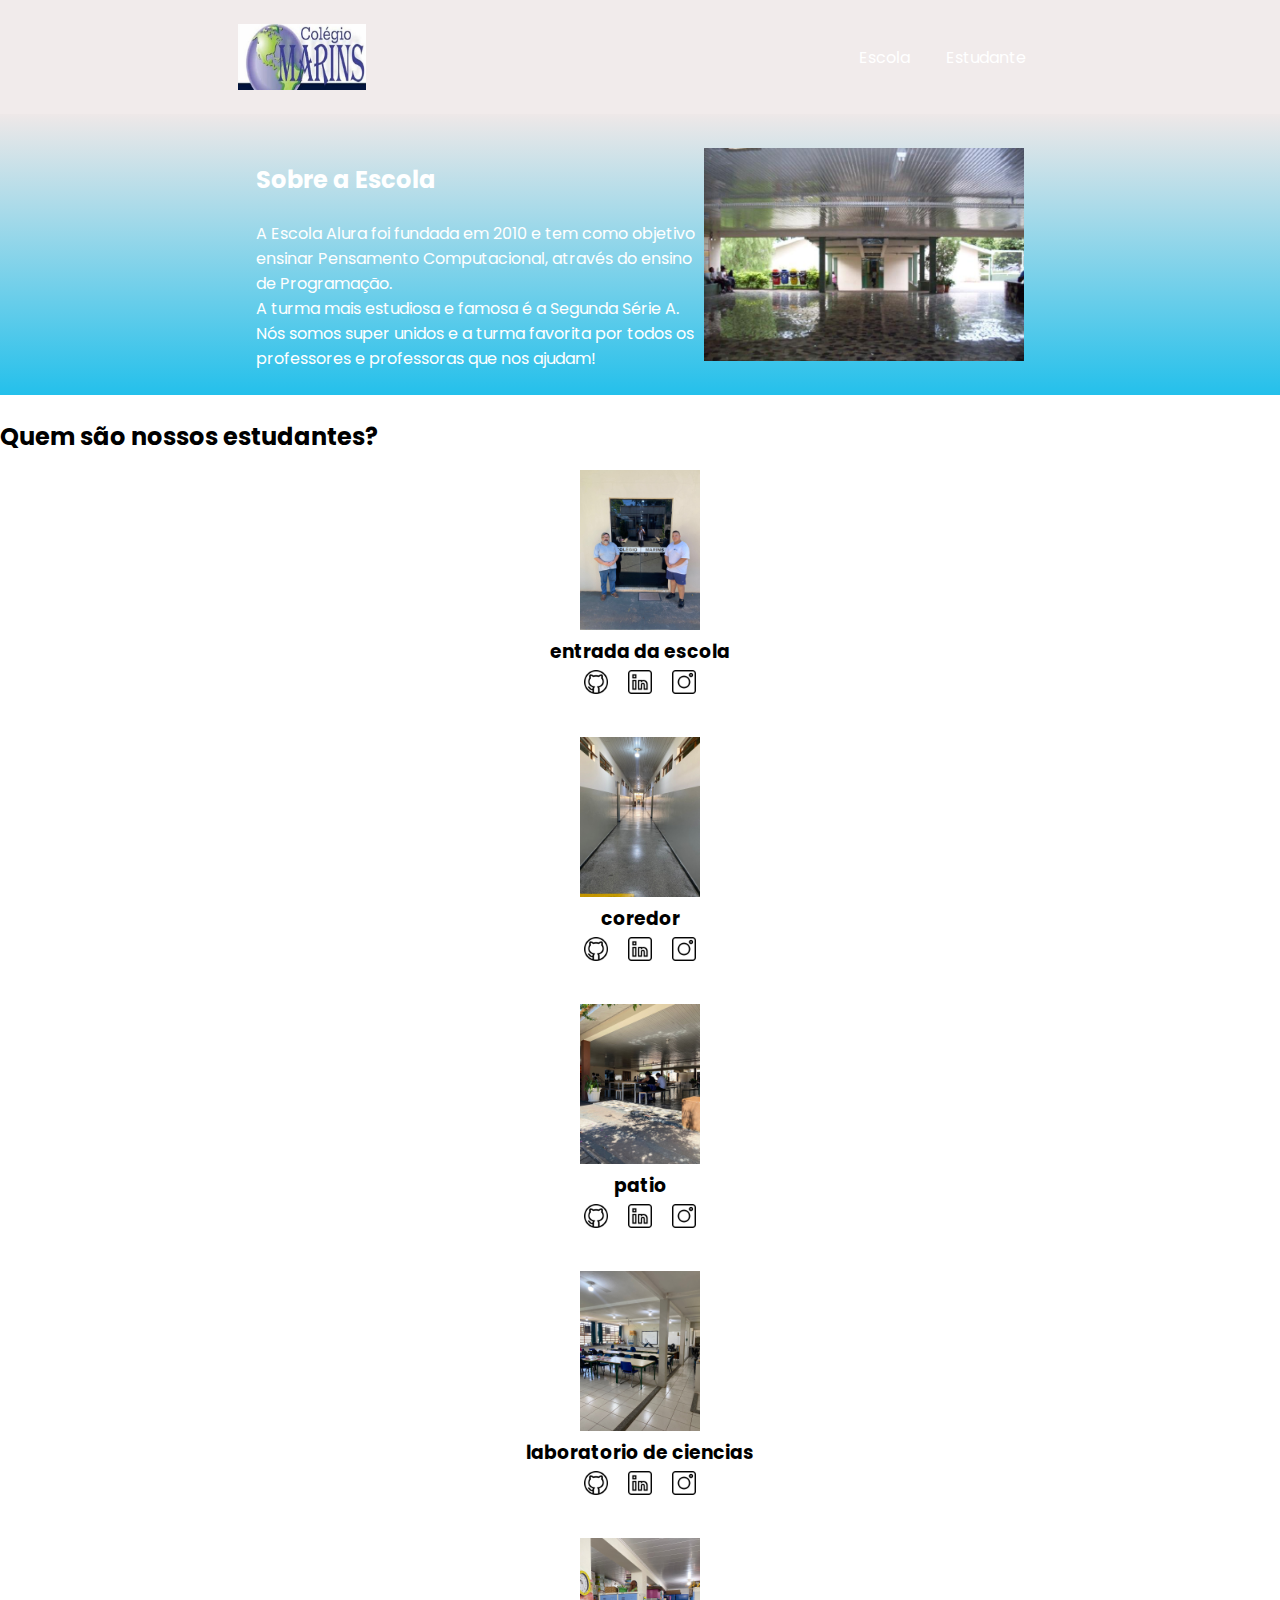
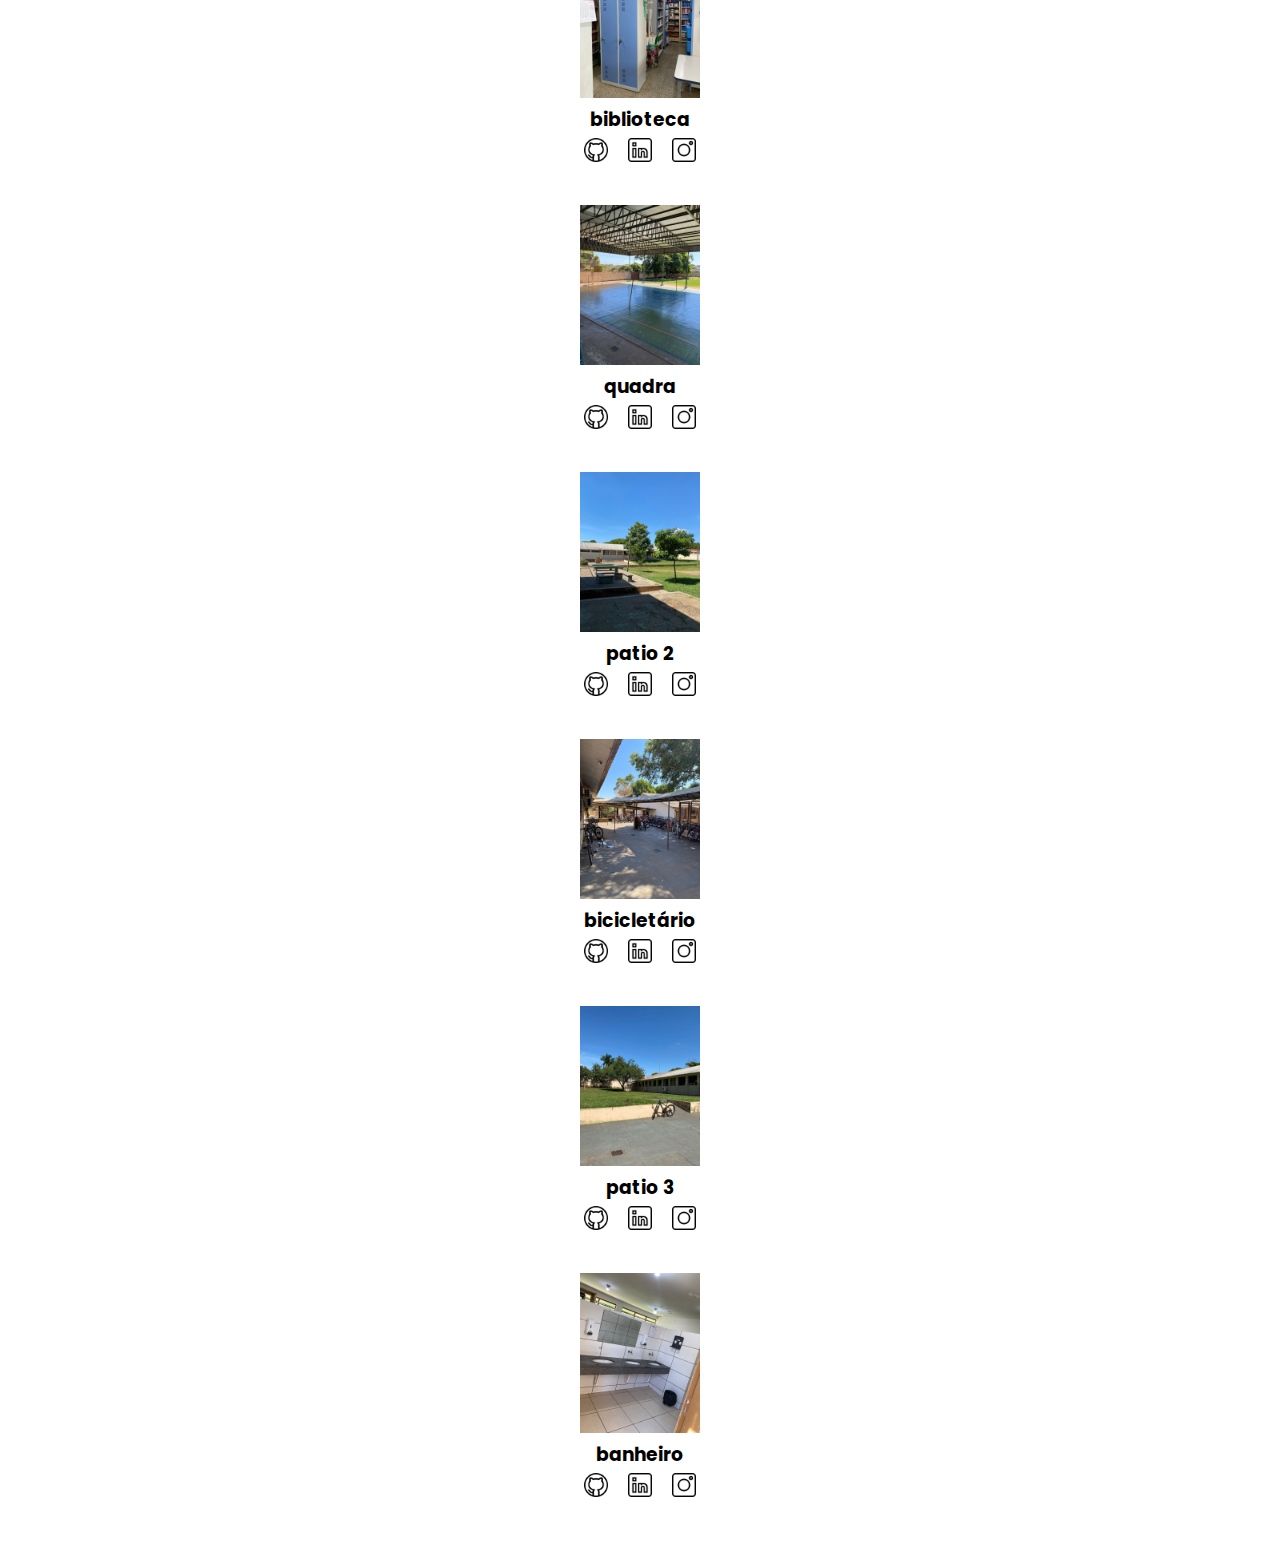
==== index.html @ ef200112 "slv" ====
<!DOCTYPE html>
<html lang="pt-br">
    <!DOCTYPE html>
    <html>
    
    <head>
        <meta charset="UTF-8">
        <meta http-equiv="X-UA-Compatible" content="IE=edge">
        <meta name="viewport" content="width=device-width, initial-scale=1.0">
        <title>Equipe Alura Start</title>
        <link rel="stylesheet" href="style.css">
        <link rel="preconnect" href="https://fonts.googleapis.com">
        <link rel="preconnect" href="https://fonts.gstatic.com" crossorigin>
        <link href="https://fonts.googleapis.com/css2?family=Poppins&display=swap" rel="stylesheet">
    </head>
    <body>
        <header class="cabecalho">
            <img class="cabecalho-imagem" src="alurastart logo.png" alt="logo da alura start">
            <ul class="cabecalho-lista">
                <li class="cabecalho-lista-item">Escola</li>
                <li class="cabecalho-lista-item">Estudante</li>
            </ul>
        </header>
        <section class="escola">
            <div class="escola-div-conteudo">
                <h2 class="escola-titulo">Sobre a Escola</h2>
                <p class="escola-texto-um">A Escola Alura foi fundada em 2010 e tem como objetivo ensinar Pensamento Computacional, através do ensino de  Programação.</p>
                <p class="escola-texto-dois">A turma mais estudiosa e famosa é a Segunda Série A. Nós somos super unidos e a turma favorita por todos os professores e professoras que nos ajudam!</p>
            </div>
            <img class="escola-imagem" src="Formula-bro.png" alt="imagem que representa uma professora em sala de aula">
        </section>
        <section class="estudante">
            <h2 class="estudante-titulo">Quem são nossos estudantes?</h2>
            <div class="estudante-todos">
            <span></span>
            <div class="estudante-div">
                <img class="estudante-imagem" src="Marcelo.jpeg" alt="foto do marcelo">
                <h3 class="estudante-nome">entrada da escola</h3>
                <a href="https://github.com/marcelopaludetto"><img class="estudante-icone" src="github.png" alt="icone github"></a>
                <a href="https://linkedin.com/marcelopaludetto"><img class="estudante-icone" src="linkedin.png" alt="icone linkedin"></a>
                <a href="https://instagram.com/marcelopaludetto"><img class="estudante-icone" src="instagram.png" alt="icone instagram"></a>
            </div>
            <div class="estudante-div">
                <img class="estudante-imagem" src="Gabi.jpeg" alt="foto da gabi">
                <h3 class="estudante-nome">coredor </h3>
                <a href="https://github.com/GabrielaM-L"><img class="estudante-icone" src="github.png" alt="icone github"></a>
                <a href="https://www.linkedin.com/in/gabriela-marcomini-de-lima/"><img class="estudante-icone" src="linkedin.png" alt="icone linkedin"></a>
                <a href="https://www.instagram.com/gabriela_marcomini/"><img class="estudante-icone" src="instagram.png" alt="icone instagram"></a>
            </div>
            <div class="estudante-div">
                <img class="estudante-imagem" src="Liz.jpeg" alt="foto da lizandra">
                <h3 class="estudante-nome">patio</h3>
                <a href="https://github.com/LizandraDuarte40"><img class="estudante-icone" src="github.png" alt="icone github"></a>
                <a href="https://www.linkedin.com/in/lizandrarlm-duarte/"><img class="estudante-icone" src="linkedin.png" alt="icone linkedin"></a>
                <a href="https://www.instagram.com/lizandrarlm"><img class="estudante-icone" src="instagram.png" alt="icone instagram"></a>
            </div>
            <span></span>
            <span></span>
            <div class="estudante-div">
                <img class="estudante-imagem" src="Joice.jpeg" alt="foto da joice">
                <h3 class="estudante-nome">laboratorio de ciencias </h3>
                <a href="https://github.com/JoiceAlura"><img class="estudante-icone" src="github.png" alt="icone github"></a>
                <a href="https://www.linkedin.com/in/joicebarbaresco/"><img class="estudante-icone" src="linkedin.png" alt="icone linkedin"></a>
                <a href="https://www.instagram.com/joicebarbaresco/"><img class="estudante-icone" src="instagram.png" alt="icone instagram"></a>
            </div>
            <div class="estudante-div">
                <img class="estudante-imagem" src="Maria.jpeg" alt="foto da maria">
                <h3 class="estudante-nome">biblioteca</h3>
                <a href="https://github.com/MagePSR"><img class="estudante-icone" src="github.png" alt="icone github"></a>
                <a href="https://www.linkedin.com/in/mariageovanna"><img class="estudante-icone" src="linkedin.png" alt="icone linkedin"></a>
                <a href="https://www.instagram.com/magpsr/"><img class="estudante-icone" src="instagram.png" alt="icone instagram"></a>
            </div>
            <div class="estudante-div">
                <img class="estudante-imagem" src="Olivia.jpeg" alt="foto da olhe">
                <h3 class="estudante-nome">quadra</h3>
                <img class="estudante-icone" src="github.png" alt="icone github">
                <a href="https://www.linkedin.com/in/olhe/"><img class="estudante-icone" src="linkedin.png" alt="icone linkedin"></a>
                <a href="https://github.com/olhe12"><img class="estudante-icone" src="instagram.png" alt="icone instagram"></a>
            </div>
            <span></span>
            <span></span>
            <div class="estudante-div">
                <img class="estudante-imagem" src="Rafa.jpeg" alt="foto da rafa">
                <h3 class="estudante-nome">patio 2</h3>
                <a href="https://github.com/rafaelamunhoz12"><img class="estudante-icone" src="github.png" alt="icone github"></a>
                <a href="http://linkedin.com/in/rafaela-felix-munhoz-oliveira-02160a10a"><img class="estudante-icone" src="linkedin.png" alt="icone linkedin"></a>
                <a href="https://www.instagram.com/rafafmo/"><img class="estudante-icone" src="instagram.png" alt="icone instagram"></a>
            </div>
            <div class="estudante-div">
                <img class="estudante-imagem" src="Thais.jpeg" alt="foto da thais">
                <h3 class="estudante-nome">bicicletário </h3>
                <a href="https://github.com/Thaispianucci"><img class="estudante-icone" src="github.png" alt="icone github"></a>
                <a href="https://www.linkedin.com/in/thais-pianucci-benedicto-54a9a416/"><img class="estudante-icone" src="linkedin.png" alt="icone linkedin"></a>
                <a href="https://www.instagram.com/thaispianucci/"><img class="estudante-icone" src="instagram.png" alt="icone instagram"></a>
            </div>
            <div class="estudante-div">
                <img class="estudante-imagem" src="Thaiss.jpeg" alt="foto da thais">
                <h3 class="estudante-nome"> patio 3</h3>
                <a href="https://github.com/Thaispianucci"><img class="estudante-icone" src="github.png" alt="icone github"></a>
                <a href="https://www.linkedin.com/in/thais-pianucci-benedicto-54a9a416/"><img class="estudante-icone" src="linkedin.png" alt="icone linkedin"></a>
                <a href="https://www.instagram.com/thaispianucci/"><img class="estudante-icone" src="instagram.png" alt="icone instagram"></a>
        </div>
        <div class="estudante-div">
            <img class="estudante-imagem" src="Thaisss.jpeg" alt="foto da thais">
            <h3 class="estudante-nome"> banheiro</h3>
            <a href="https://github.com/Thaispianucci"><img class="estudante-icone" src="github.png" alt="icone github"></a>
            <a href="https://www.linkedin.com/in/thais-pianucci-benedicto-54a9a416/"><img class="estudante-icone" src="linkedin.png" alt="icone linkedin"></a>
            <a href="https://www.instagram.com/thaispianucci/"><img class="estudante-icone" src="instagram.png" alt="icone instagram"></a>
---- style.css ----
*{
    margin: 0;
    padding: 0;
}
body {
    font-family: 'Poppins', sans-serif;
}
.cabecalho {
    background-color: #f1ebeb;
    color: white;
    display: flex;
    justify-content: space-around;
    align-items: center;
    padding: 24px 0;
}

.cabecalho-imagem{
    width: 10%;
}

.cabecalho-lista-item{
    display: inline-block;
    margin: 0 16px;
    font-size: 16px;
}

.escola-imagem{
    width: 25%;
}

.escola{
    background-image: linear-gradient(#eee8e8,#24c0eb);
    color:white;
    display: flex;
    justify-content: center;
    align-items: center;
    padding: 24px 0;
}

.escola-div-conteudo{
    width: 35%;
}


.escola-titulo{
    padding: 24px 0;
}

.estudante{
    padding: 24px 0;
}
.estudante-imagem{
    width: 120px;
}

.estudante-icone{
    width: 24px;
    padding: 4px 8px;
}

.estudante-div{
    text-align: center;
    padding: 16px 0;
}
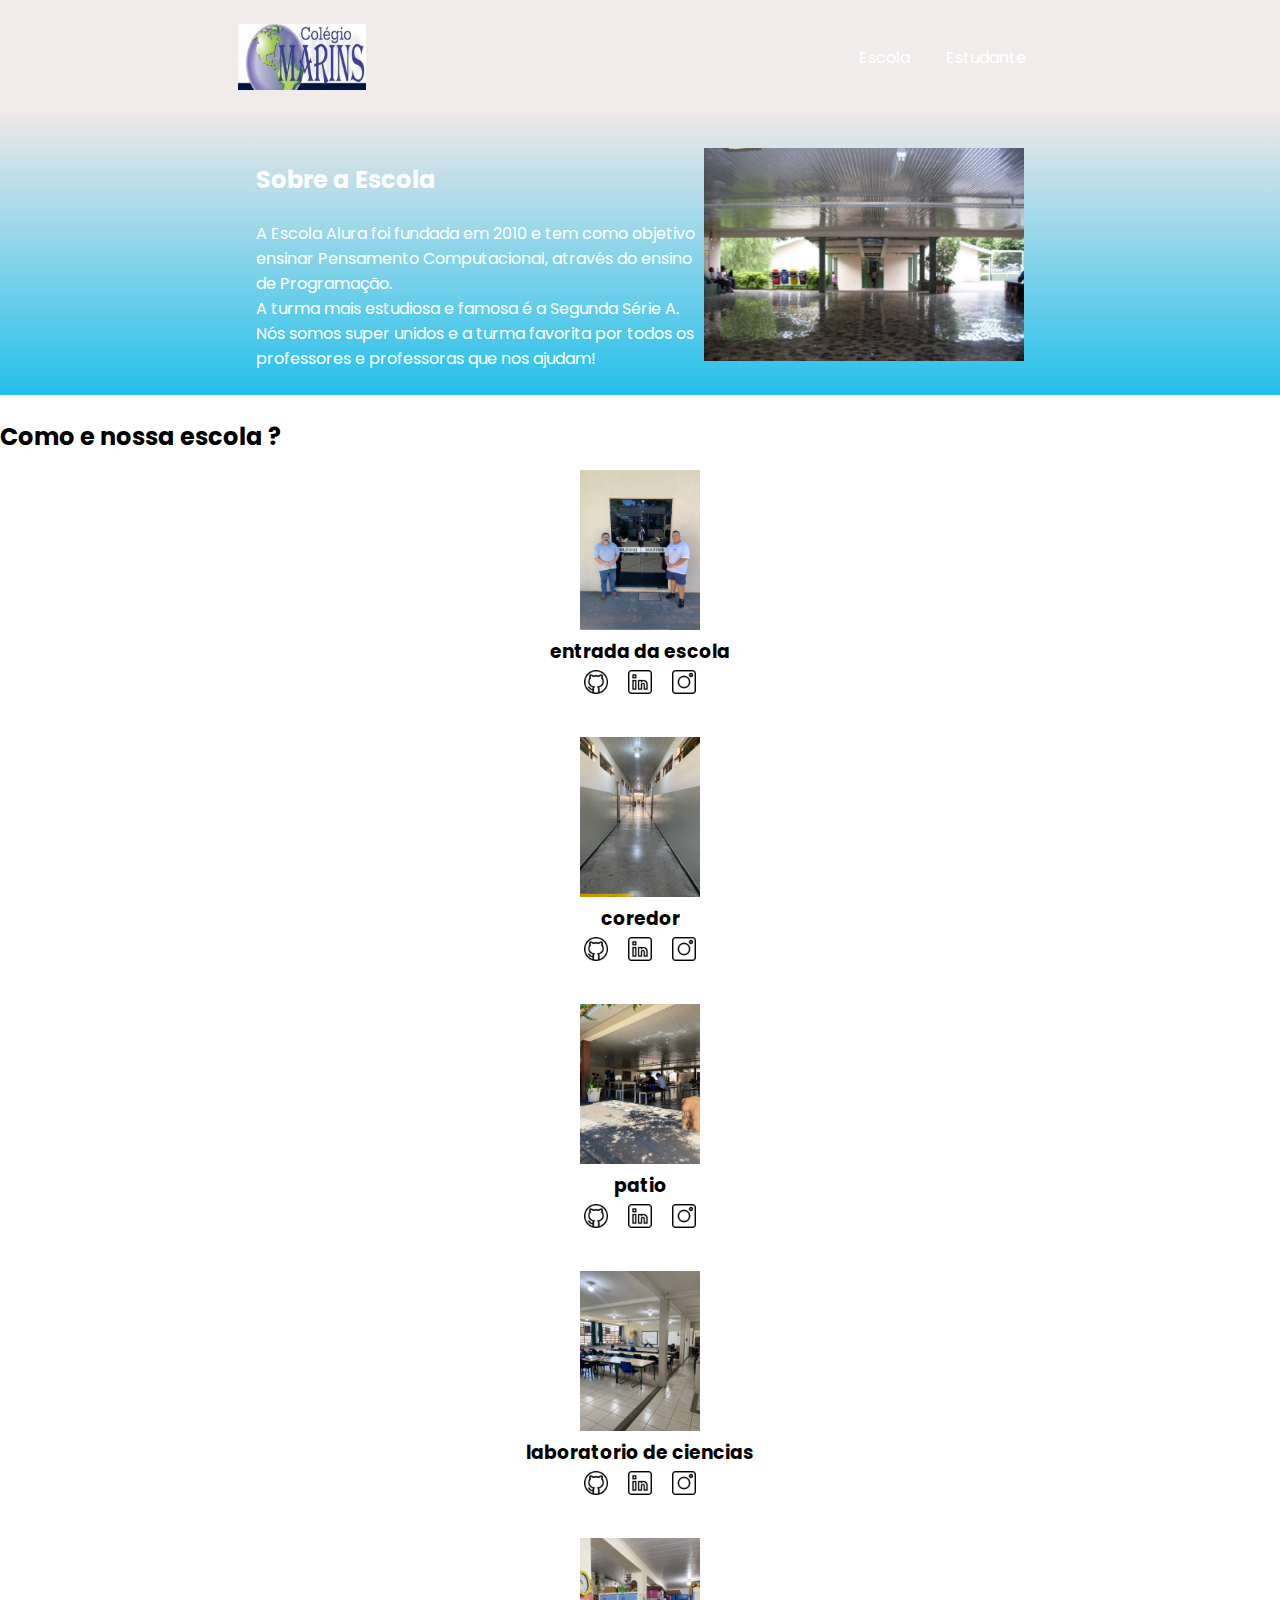
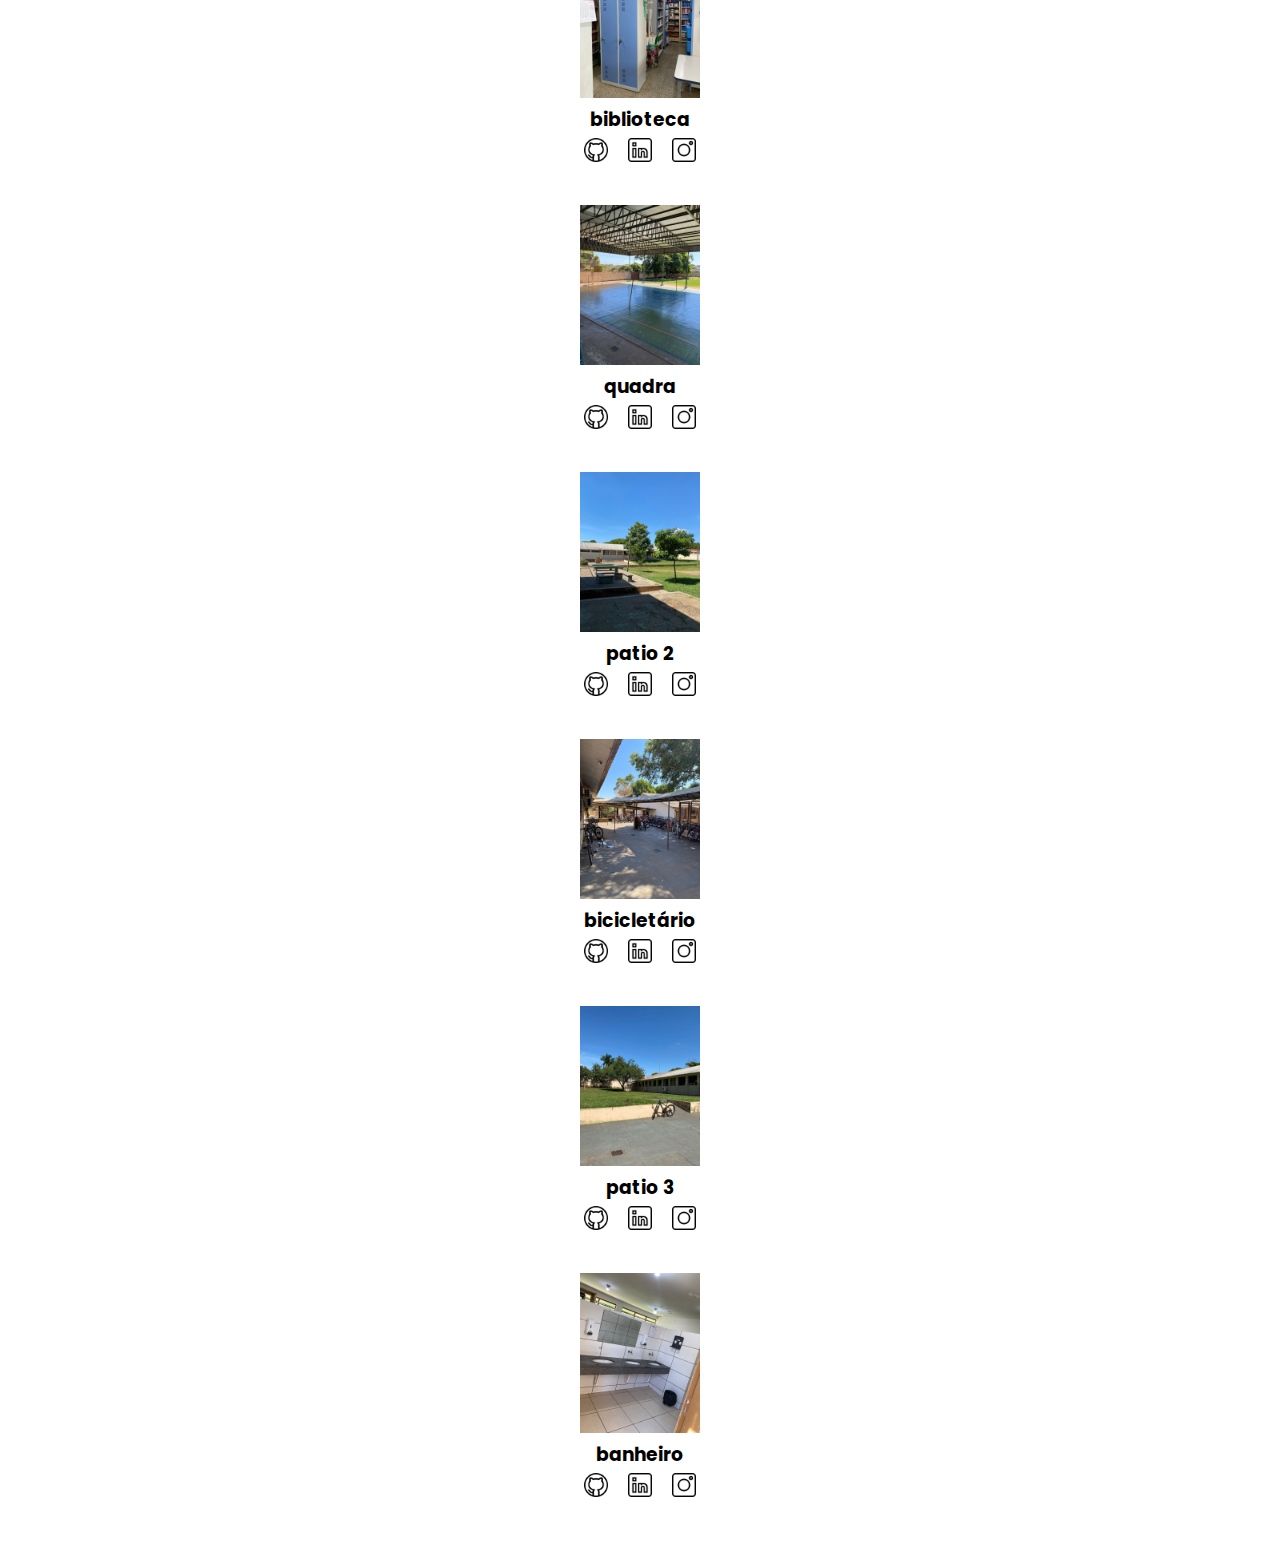
==== commit a27c35b7: "como e nossa escola" ====
--- a/index.html
+++ b/index.html
@@ -30,7 +30,7 @@
             <img class="escola-imagem" src="Formula-bro.png" alt="imagem que representa uma professora em sala de aula">
         </section>
         <section class="estudante">
-            <h2 class="estudante-titulo">Quem são nossos estudantes?</h2>
+            <h2 class="estudante-titulo">Como e nossa escola ?</h2>
             <div class="estudante-todos">
             <span></span>
             <div class="estudante-div">
@@ -38,21 +38,21 @@
                 <h3 class="estudante-nome">entrada da escola</h3>
                 <a href="https://github.com/marcelopaludetto"><img class="estudante-icone" src="github.png" alt="icone github"></a>
                 <a href="https://linkedin.com/marcelopaludetto"><img class="estudante-icone" src="linkedin.png" alt="icone linkedin"></a>
-                <a href="https://instagram.com/marcelopaludetto"><img class="estudante-icone" src="instagram.png" alt="icone instagram"></a>
+                <a href="https://www.instagram.com/gordin.mtquerido/"><img class="estudante-icone" src="instagram.png" alt="icone instagram"></a>
             </div>
             <div class="estudante-div">
                 <img class="estudante-imagem" src="Gabi.jpeg" alt="foto da gabi">
                 <h3 class="estudante-nome">coredor </h3>
                 <a href="https://github.com/GabrielaM-L"><img class="estudante-icone" src="github.png" alt="icone github"></a>
                 <a href="https://www.linkedin.com/in/gabriela-marcomini-de-lima/"><img class="estudante-icone" src="linkedin.png" alt="icone linkedin"></a>
-                <a href="https://www.instagram.com/gabriela_marcomini/"><img class="estudante-icone" src="instagram.png" alt="icone instagram"></a>
+                <a href="https://www.instagram.com/gordin.mtquerido/"><img class="estudante-icone" src="instagram.png" alt="icone instagram"></a>
             </div>
             <div class="estudante-div">
                 <img class="estudante-imagem" src="Liz.jpeg" alt="foto da lizandra">
                 <h3 class="estudante-nome">patio</h3>
                 <a href="https://github.com/LizandraDuarte40"><img class="estudante-icone" src="github.png" alt="icone github"></a>
                 <a href="https://www.linkedin.com/in/lizandrarlm-duarte/"><img class="estudante-icone" src="linkedin.png" alt="icone linkedin"></a>
-                <a href="https://www.instagram.com/lizandrarlm"><img class="estudante-icone" src="instagram.png" alt="icone instagram"></a>
+                <a href="https://www.instagram.com/gordin.mtquerido/"><img class="estudante-icone" src="instagram.png" alt="icone instagram"></a>
             </div>
             <span></span>
             <span></span>
@@ -61,14 +61,14 @@
                 <h3 class="estudante-nome">laboratorio de ciencias </h3>
                 <a href="https://github.com/JoiceAlura"><img class="estudante-icone" src="github.png" alt="icone github"></a>
                 <a href="https://www.linkedin.com/in/joicebarbaresco/"><img class="estudante-icone" src="linkedin.png" alt="icone linkedin"></a>
-                <a href="https://www.instagram.com/joicebarbaresco/"><img class="estudante-icone" src="instagram.png" alt="icone instagram"></a>
+                <a href="https://www.instagram.com/gordin.mtquerido/"><img class="estudante-icone" src="instagram.png" alt="icone instagram"></a>
             </div>
             <div class="estudante-div">
                 <img class="estudante-imagem" src="Maria.jpeg" alt="foto da maria">
                 <h3 class="estudante-nome">biblioteca</h3>
                 <a href="https://github.com/MagePSR"><img class="estudante-icone" src="github.png" alt="icone github"></a>
                 <a href="https://www.linkedin.com/in/mariageovanna"><img class="estudante-icone" src="linkedin.png" alt="icone linkedin"></a>
-                <a href="https://www.instagram.com/magpsr/"><img class="estudante-icone" src="instagram.png" alt="icone instagram"></a>
+                <a href="https://www.instagram.com/gordin.mtquerido/"><img class="estudante-icone" src="instagram.png" alt="icone instagram"></a>
             </div>
             <div class="estudante-div">
                 <img class="estudante-imagem" src="Olivia.jpeg" alt="foto da olhe">
@@ -84,25 +84,25 @@
                 <h3 class="estudante-nome">patio 2</h3>
                 <a href="https://github.com/rafaelamunhoz12"><img class="estudante-icone" src="github.png" alt="icone github"></a>
                 <a href="http://linkedin.com/in/rafaela-felix-munhoz-oliveira-02160a10a"><img class="estudante-icone" src="linkedin.png" alt="icone linkedin"></a>
-                <a href="https://www.instagram.com/rafafmo/"><img class="estudante-icone" src="instagram.png" alt="icone instagram"></a>
+                <a href="https://www.instagram.com/gordin.mtquerido/"><img class="estudante-icone" src="instagram.png" alt="icone instagram"></a>
             </div>
             <div class="estudante-div">
                 <img class="estudante-imagem" src="Thais.jpeg" alt="foto da thais">
                 <h3 class="estudante-nome">bicicletário </h3>
                 <a href="https://github.com/Thaispianucci"><img class="estudante-icone" src="github.png" alt="icone github"></a>
                 <a href="https://www.linkedin.com/in/thais-pianucci-benedicto-54a9a416/"><img class="estudante-icone" src="linkedin.png" alt="icone linkedin"></a>
-                <a href="https://www.instagram.com/thaispianucci/"><img class="estudante-icone" src="instagram.png" alt="icone instagram"></a>
+                <a href="https://www.instagram.com/gordin.mtquerido//"><img class="estudante-icone" src="instagram.png" alt="icone instagram"></a>
             </div>
             <div class="estudante-div">
                 <img class="estudante-imagem" src="Thaiss.jpeg" alt="foto da thais">
                 <h3 class="estudante-nome"> patio 3</h3>
                 <a href="https://github.com/Thaispianucci"><img class="estudante-icone" src="github.png" alt="icone github"></a>
                 <a href="https://www.linkedin.com/in/thais-pianucci-benedicto-54a9a416/"><img class="estudante-icone" src="linkedin.png" alt="icone linkedin"></a>
-                <a href="https://www.instagram.com/thaispianucci/"><img class="estudante-icone" src="instagram.png" alt="icone instagram"></a>
+                <a href="https://www.instagram.com/gordin.mtquerido/"><img class="estudante-icone" src="instagram.png" alt="icone instagram"></a>
         </div>
         <div class="estudante-div">
             <img class="estudante-imagem" src="Thaisss.jpeg" alt="foto da thais">
             <h3 class="estudante-nome"> banheiro</h3>
             <a href="https://github.com/Thaispianucci"><img class="estudante-icone" src="github.png" alt="icone github"></a>
             <a href="https://www.linkedin.com/in/thais-pianucci-benedicto-54a9a416/"><img class="estudante-icone" src="linkedin.png" alt="icone linkedin"></a>
-            <a href="https://www.instagram.com/thaispianucci/"><img class="estudante-icone" src="instagram.png" alt="icone instagram"></a>+            <a href="https://www.instagram.com/gordin.mtquerido/"><img class="estudante-icone" src="instagram.png" alt="icone instagram"></a>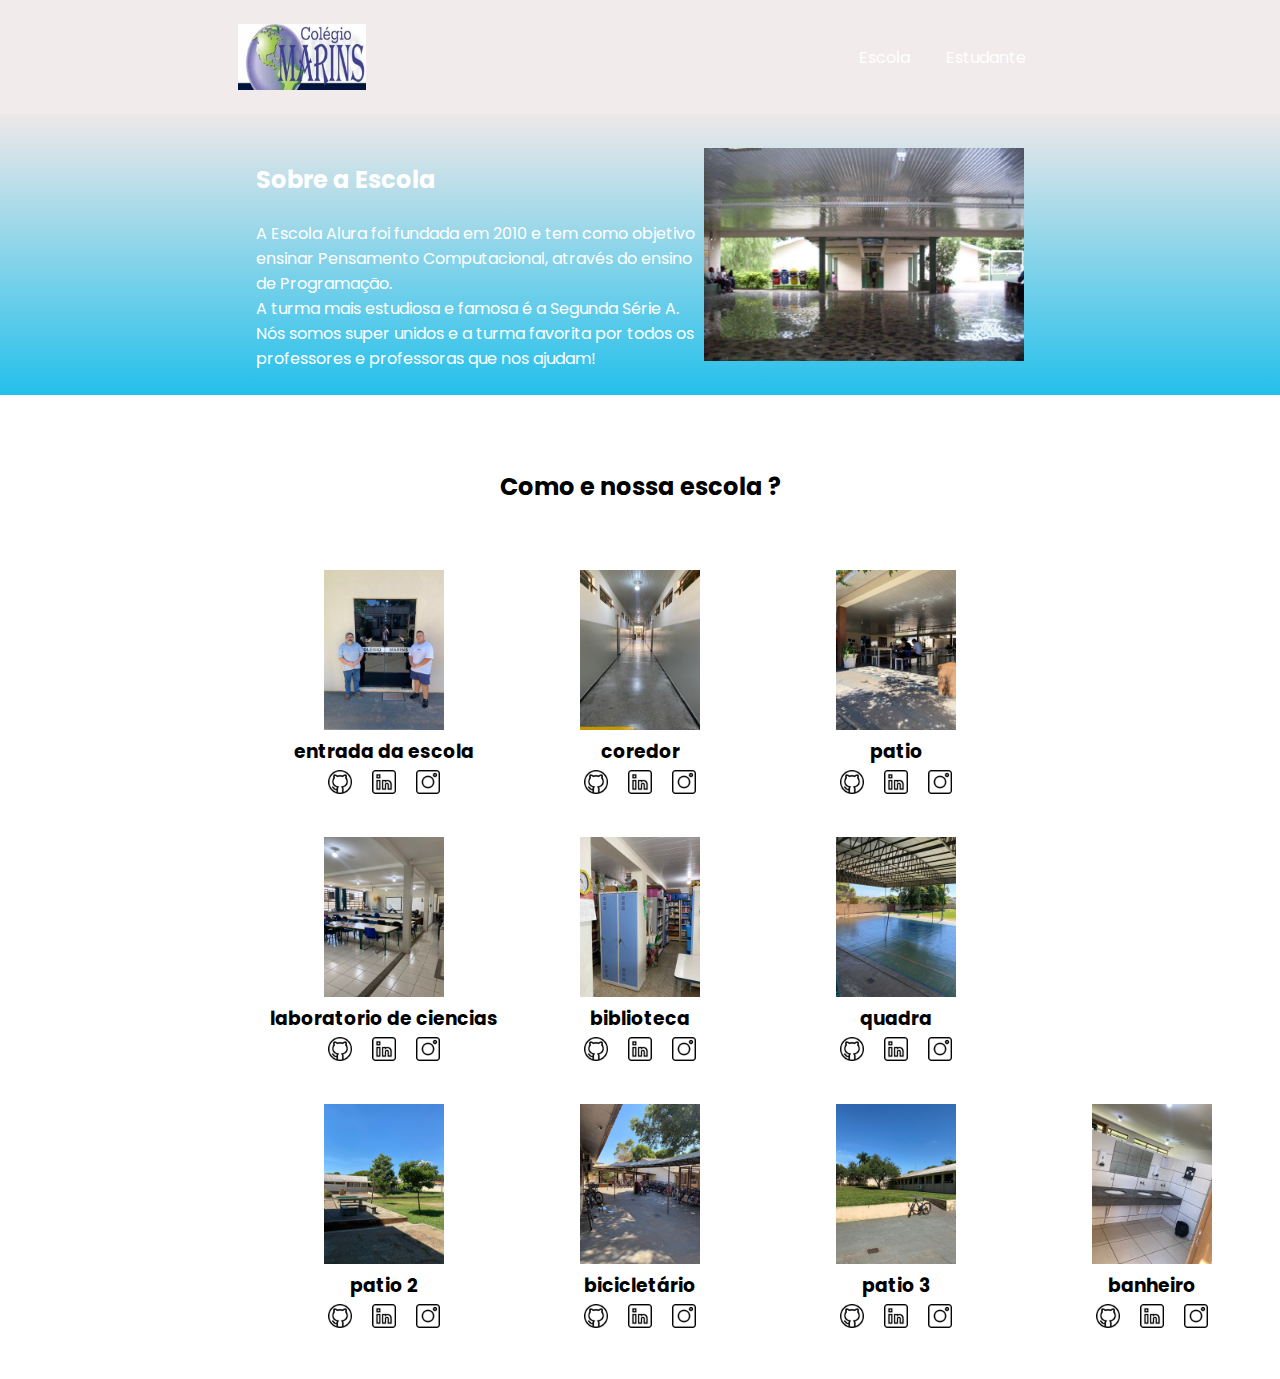
==== commit dba4b461: "como e nossa escolaslv" ====
--- a/index.html
+++ b/index.html
@@ -36,21 +36,21 @@
             <div class="estudante-div">
                 <img class="estudante-imagem" src="Marcelo.jpeg" alt="foto do marcelo">
                 <h3 class="estudante-nome">entrada da escola</h3>
-                <a href="https://github.com/marcelopaludetto"><img class="estudante-icone" src="github.png" alt="icone github"></a>
+                <a href="https://github.com/Gordinmtquerido"><img class="estudante-icone" src="github.png" alt="icone github"></a>
                 <a href="https://linkedin.com/marcelopaludetto"><img class="estudante-icone" src="linkedin.png" alt="icone linkedin"></a>
                 <a href="https://www.instagram.com/gordin.mtquerido/"><img class="estudante-icone" src="instagram.png" alt="icone instagram"></a>
             </div>
             <div class="estudante-div">
                 <img class="estudante-imagem" src="Gabi.jpeg" alt="foto da gabi">
                 <h3 class="estudante-nome">coredor </h3>
-                <a href="https://github.com/GabrielaM-L"><img class="estudante-icone" src="github.png" alt="icone github"></a>
+                <a href="https://github.com/Gordinmtquerido"><img class="estudante-icone" src="github.png" alt="icone github"></a>
                 <a href="https://www.linkedin.com/in/gabriela-marcomini-de-lima/"><img class="estudante-icone" src="linkedin.png" alt="icone linkedin"></a>
                 <a href="https://www.instagram.com/gordin.mtquerido/"><img class="estudante-icone" src="instagram.png" alt="icone instagram"></a>
             </div>
             <div class="estudante-div">
                 <img class="estudante-imagem" src="Liz.jpeg" alt="foto da lizandra">
                 <h3 class="estudante-nome">patio</h3>
-                <a href="https://github.com/LizandraDuarte40"><img class="estudante-icone" src="github.png" alt="icone github"></a>
+                <a href="https://github.com/Gordinmtquerido"><img class="estudante-icone" src="github.png" alt="icone github"></a>
                 <a href="https://www.linkedin.com/in/lizandrarlm-duarte/"><img class="estudante-icone" src="linkedin.png" alt="icone linkedin"></a>
                 <a href="https://www.instagram.com/gordin.mtquerido/"><img class="estudante-icone" src="instagram.png" alt="icone instagram"></a>
             </div>
@@ -59,50 +59,50 @@
             <div class="estudante-div">
                 <img class="estudante-imagem" src="Joice.jpeg" alt="foto da joice">
                 <h3 class="estudante-nome">laboratorio de ciencias </h3>
-                <a href="https://github.com/JoiceAlura"><img class="estudante-icone" src="github.png" alt="icone github"></a>
+                <a href="https://github.com/Gordinmtquerido"><img class="estudante-icone" src="github.png" alt="icone github"></a>
                 <a href="https://www.linkedin.com/in/joicebarbaresco/"><img class="estudante-icone" src="linkedin.png" alt="icone linkedin"></a>
                 <a href="https://www.instagram.com/gordin.mtquerido/"><img class="estudante-icone" src="instagram.png" alt="icone instagram"></a>
             </div>
             <div class="estudante-div">
                 <img class="estudante-imagem" src="Maria.jpeg" alt="foto da maria">
                 <h3 class="estudante-nome">biblioteca</h3>
-                <a href="https://github.com/MagePSR"><img class="estudante-icone" src="github.png" alt="icone github"></a>
+                <a href="https://github.com/Gordinmtquerido"><img class="estudante-icone" src="github.png" alt="icone github"></a>
                 <a href="https://www.linkedin.com/in/mariageovanna"><img class="estudante-icone" src="linkedin.png" alt="icone linkedin"></a>
                 <a href="https://www.instagram.com/gordin.mtquerido/"><img class="estudante-icone" src="instagram.png" alt="icone instagram"></a>
             </div>
             <div class="estudante-div">
                 <img class="estudante-imagem" src="Olivia.jpeg" alt="foto da olhe">
-                <h3 class="estudante-nome">quadra</h3>
-                <img class="estudante-icone" src="github.png" alt="icone github">
+                <h3 class="estudante-nome">quadra</h3> 
+                <a href="https://github.com/Gordinmtquerido"><img class="estudante-icone" src="github.png" alt="icone github"></a>
                 <a href="https://www.linkedin.com/in/olhe/"><img class="estudante-icone" src="linkedin.png" alt="icone linkedin"></a>
-                <a href="https://github.com/olhe12"><img class="estudante-icone" src="instagram.png" alt="icone instagram"></a>
-            </div>
+                <a href="https://www.instagram.com/gordin.mtquerido/"><img class="estudante-icone" src="instagram.png" alt="icone instagram"></a>
+                </div>
             <span></span>
             <span></span>
             <div class="estudante-div">
                 <img class="estudante-imagem" src="Rafa.jpeg" alt="foto da rafa">
                 <h3 class="estudante-nome">patio 2</h3>
-                <a href="https://github.com/rafaelamunhoz12"><img class="estudante-icone" src="github.png" alt="icone github"></a>
+                <a href="https://github.com/Gordinmtquerido"><img class="estudante-icone" src="github.png" alt="icone github"></a>
                 <a href="http://linkedin.com/in/rafaela-felix-munhoz-oliveira-02160a10a"><img class="estudante-icone" src="linkedin.png" alt="icone linkedin"></a>
                 <a href="https://www.instagram.com/gordin.mtquerido/"><img class="estudante-icone" src="instagram.png" alt="icone instagram"></a>
             </div>
             <div class="estudante-div">
                 <img class="estudante-imagem" src="Thais.jpeg" alt="foto da thais">
                 <h3 class="estudante-nome">bicicletário </h3>
-                <a href="https://github.com/Thaispianucci"><img class="estudante-icone" src="github.png" alt="icone github"></a>
+                <a href="https://github.com/Gordinmtquerido"><img class="estudante-icone" src="github.png" alt="icone github"></a>
                 <a href="https://www.linkedin.com/in/thais-pianucci-benedicto-54a9a416/"><img class="estudante-icone" src="linkedin.png" alt="icone linkedin"></a>
                 <a href="https://www.instagram.com/gordin.mtquerido//"><img class="estudante-icone" src="instagram.png" alt="icone instagram"></a>
             </div>
             <div class="estudante-div">
                 <img class="estudante-imagem" src="Thaiss.jpeg" alt="foto da thais">
                 <h3 class="estudante-nome"> patio 3</h3>
-                <a href="https://github.com/Thaispianucci"><img class="estudante-icone" src="github.png" alt="icone github"></a>
+                <a href="https://github.com/Gordinmtquerido"><img class="estudante-icone" src="github.png" alt="icone github"></a>
                 <a href="https://www.linkedin.com/in/thais-pianucci-benedicto-54a9a416/"><img class="estudante-icone" src="linkedin.png" alt="icone linkedin"></a>
                 <a href="https://www.instagram.com/gordin.mtquerido/"><img class="estudante-icone" src="instagram.png" alt="icone instagram"></a>
         </div>
         <div class="estudante-div">
             <img class="estudante-imagem" src="Thaisss.jpeg" alt="foto da thais">
             <h3 class="estudante-nome"> banheiro</h3>
-            <a href="https://github.com/Thaispianucci"><img class="estudante-icone" src="github.png" alt="icone github"></a>
+            <a href="https://github.com/Gordinmtquerido"><img class="estudante-icone" src="github.png" alt="icone github"></a>
             <a href="https://www.linkedin.com/in/thais-pianucci-benedicto-54a9a416/"><img class="estudante-icone" src="linkedin.png" alt="icone linkedin"></a>
             <a href="https://www.instagram.com/gordin.mtquerido/"><img class="estudante-icone" src="instagram.png" alt="icone instagram"></a>--- a/style.css
+++ b/style.css
@@ -62,3 +62,24 @@
     text-align: center;
     padding: 16px 0;
 }
+
+.estudante-titulo{
+    text-align: center;
+    padding: 50px 0;
+}
+
+.estudante-todos{
+    display: grid;
+    grid-template-columns: 20% 20% 20% 20% 20%;
+}
+
+.rodape{
+    background-color: black;
+    text-align: center;
+}
+
+.rodape-imagem{
+    height: 60px;
+    padding: 12px 0;
+   
+}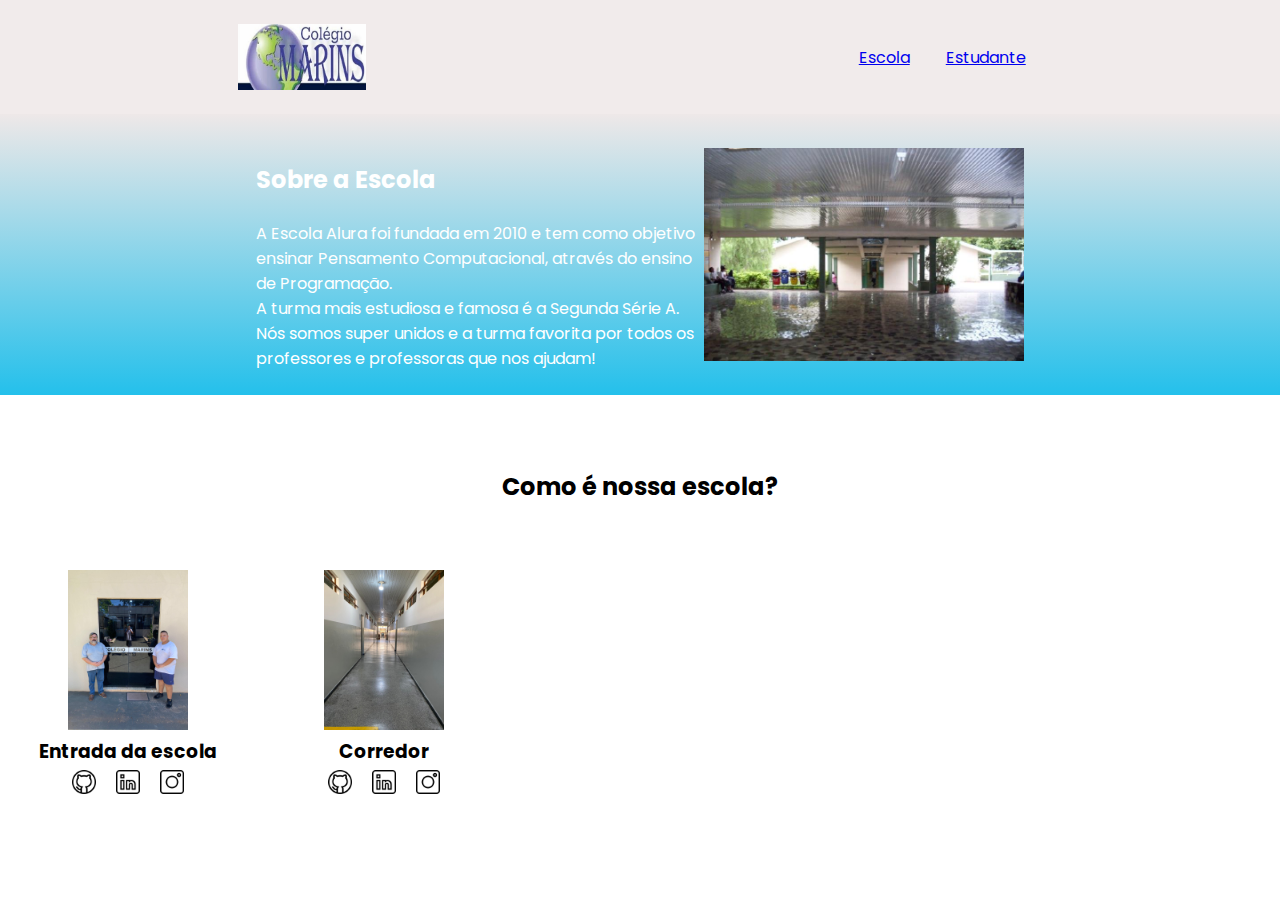
==== commit df025a0d: "Update index.html" ====
--- a/index.html
+++ b/index.html
@@ -1,108 +1,71 @@
 <!DOCTYPE html>
 <html lang="pt-br">
-    <!DOCTYPE html>
-    <html>
-    
-    <head>
-        <meta charset="UTF-8">
-        <meta http-equiv="X-UA-Compatible" content="IE=edge">
-        <meta name="viewport" content="width=device-width, initial-scale=1.0">
-        <title>Equipe Alura Start</title>
-        <link rel="stylesheet" href="style.css">
-        <link rel="preconnect" href="https://fonts.googleapis.com">
-        <link rel="preconnect" href="https://fonts.gstatic.com" crossorigin>
-        <link href="https://fonts.googleapis.com/css2?family=Poppins&display=swap" rel="stylesheet">
-    </head>
-    <body>
-        <header class="cabecalho">
-            <img class="cabecalho-imagem" src="alurastart logo.png" alt="logo da alura start">
+
+<head>
+    <meta charset="UTF-8">
+    <meta http-equiv="X-UA-Compatible" content="IE=edge">
+    <meta name="viewport" content="width=device-width, initial-scale=1.0">
+    <title>Equipe Alura Start</title>
+    <link rel="stylesheet" href="style.css">
+    <link rel="preconnect" href="https://fonts.googleapis.com">
+    <link rel="preconnect" href="https://fonts.gstatic.com" crossorigin>
+    <link href="https://fonts.googleapis.com/css2?family=Poppins&display=swap" rel="stylesheet">
+</head>
+
+<body>
+    <header class="cabecalho">
+        <img class="cabecalho-imagem" src="alurastart logo.png" alt="logo da alura start">
+        <nav>
             <ul class="cabecalho-lista">
-                <li class="cabecalho-lista-item">Escola</li>
-                <li class="cabecalho-lista-item">Estudante</li>
+                <li class="cabecalho-lista-item"><a href="#">Escola</a></li>
+                <li class="cabecalho-lista-item"><a href="#">Estudante</a></li>
             </ul>
-        </header>
+        </nav>
+    </header>
+
+    <main>
         <section class="escola">
             <div class="escola-div-conteudo">
                 <h2 class="escola-titulo">Sobre a Escola</h2>
-                <p class="escola-texto-um">A Escola Alura foi fundada em 2010 e tem como objetivo ensinar Pensamento Computacional, através do ensino de  Programação.</p>
+                <p class="escola-texto-um">A Escola Alura foi fundada em 2010 e tem como objetivo ensinar Pensamento Computacional, através do ensino de Programação.</p>
                 <p class="escola-texto-dois">A turma mais estudiosa e famosa é a Segunda Série A. Nós somos super unidos e a turma favorita por todos os professores e professoras que nos ajudam!</p>
             </div>
             <img class="escola-imagem" src="Formula-bro.png" alt="imagem que representa uma professora em sala de aula">
         </section>
+
         <section class="estudante">
-            <h2 class="estudante-titulo">Como e nossa escola ?</h2>
+            <h2 class="estudante-titulo">Como é nossa escola?</h2>
             <div class="estudante-todos">
-            <span></span>
-            <div class="estudante-div">
-                <img class="estudante-imagem" src="Marcelo.jpeg" alt="foto do marcelo">
-                <h3 class="estudante-nome">entrada da escola</h3>
-                <a href="https://github.com/Gordinmtquerido"><img class="estudante-icone" src="github.png" alt="icone github"></a>
-                <a href="https://linkedin.com/marcelopaludetto"><img class="estudante-icone" src="linkedin.png" alt="icone linkedin"></a>
-                <a href="https://www.instagram.com/gordin.mtquerido/"><img class="estudante-icone" src="instagram.png" alt="icone instagram"></a>
+                <!-- Repetição de estudante-div -->
+                <div class="estudante-div">
+                    <img class="estudante-imagem" src="Marcelo.jpeg" alt="foto do Marcelo">
+                    <h3 class="estudante-nome">Entrada da escola</h3>
+                    <div class="social-links">
+                        <a href="https://github.com/Gordinmtquerido"><img class="estudante-icone" src="github.png" alt="ícone GitHub"></a>
+                        <a href="https://linkedin.com/marcelopaludetto"><img class="estudante-icone" src="linkedin.png" alt="ícone LinkedIn"></a>
+                        <a href="https://www.instagram.com/gordin.mtquerido/"><img class="estudante-icone" src="instagram.png" alt="ícone Instagram"></a>
+                    </div>
+                </div>
+                
+                <!-- Repetir a estrutura das divs acima para os outros estudantes -->
+                
+                <!-- Exemplo para Gabi -->
+                <div class="estudante-div">
+                    <img class="estudante-imagem" src="Gabi.jpeg" alt="foto da Gabi">
+                    <h3 class="estudante-nome">Corredor</h3>
+                    <div class="social-links">
+                        <a href="https://github.com/Gordinmtquerido"><img class="estudante-icone" src="github.png" alt="ícone GitHub"></a>
+                        <a href="https://www.linkedin.com/in/gabriela-marcomini-de-lima/"><img class="estudante-icone" src="linkedin.png" alt="ícone LinkedIn"></a>
+                        <a href="https://www.instagram.com/gordin.mtquerido/"><img class="estudante-icone" src="instagram.png" alt="ícone Instagram"></a>
+                    </div>
+                </div>
             </div>
-            <div class="estudante-div">
-                <img class="estudante-imagem" src="Gabi.jpeg" alt="foto da gabi">
-                <h3 class="estudante-nome">coredor </h3>
-                <a href="https://github.com/Gordinmtquerido"><img class="estudante-icone" src="github.png" alt="icone github"></a>
-                <a href="https://www.linkedin.com/in/gabriela-marcomini-de-lima/"><img class="estudante-icone" src="linkedin.png" alt="icone linkedin"></a>
-                <a href="https://www.instagram.com/gordin.mtquerido/"><img class="estudante-icone" src="instagram.png" alt="icone instagram"></a>
-            </div>
-            <div class="estudante-div">
-                <img class="estudante-imagem" src="Liz.jpeg" alt="foto da lizandra">
-                <h3 class="estudante-nome">patio</h3>
-                <a href="https://github.com/Gordinmtquerido"><img class="estudante-icone" src="github.png" alt="icone github"></a>
-                <a href="https://www.linkedin.com/in/lizandrarlm-duarte/"><img class="estudante-icone" src="linkedin.png" alt="icone linkedin"></a>
-                <a href="https://www.instagram.com/gordin.mtquerido/"><img class="estudante-icone" src="instagram.png" alt="icone instagram"></a>
-            </div>
-            <span></span>
-            <span></span>
-            <div class="estudante-div">
-                <img class="estudante-imagem" src="Joice.jpeg" alt="foto da joice">
-                <h3 class="estudante-nome">laboratorio de ciencias </h3>
-                <a href="https://github.com/Gordinmtquerido"><img class="estudante-icone" src="github.png" alt="icone github"></a>
-                <a href="https://www.linkedin.com/in/joicebarbaresco/"><img class="estudante-icone" src="linkedin.png" alt="icone linkedin"></a>
-                <a href="https://www.instagram.com/gordin.mtquerido/"><img class="estudante-icone" src="instagram.png" alt="icone instagram"></a>
-            </div>
-            <div class="estudante-div">
-                <img class="estudante-imagem" src="Maria.jpeg" alt="foto da maria">
-                <h3 class="estudante-nome">biblioteca</h3>
-                <a href="https://github.com/Gordinmtquerido"><img class="estudante-icone" src="github.png" alt="icone github"></a>
-                <a href="https://www.linkedin.com/in/mariageovanna"><img class="estudante-icone" src="linkedin.png" alt="icone linkedin"></a>
-                <a href="https://www.instagram.com/gordin.mtquerido/"><img class="estudante-icone" src="instagram.png" alt="icone instagram"></a>
-            </div>
-            <div class="estudante-div">
-                <img class="estudante-imagem" src="Olivia.jpeg" alt="foto da olhe">
-                <h3 class="estudante-nome">quadra</h3> 
-                <a href="https://github.com/Gordinmtquerido"><img class="estudante-icone" src="github.png" alt="icone github"></a>
-                <a href="https://www.linkedin.com/in/olhe/"><img class="estudante-icone" src="linkedin.png" alt="icone linkedin"></a>
-                <a href="https://www.instagram.com/gordin.mtquerido/"><img class="estudante-icone" src="instagram.png" alt="icone instagram"></a>
-                </div>
-            <span></span>
-            <span></span>
-            <div class="estudante-div">
-                <img class="estudante-imagem" src="Rafa.jpeg" alt="foto da rafa">
-                <h3 class="estudante-nome">patio 2</h3>
-                <a href="https://github.com/Gordinmtquerido"><img class="estudante-icone" src="github.png" alt="icone github"></a>
-                <a href="http://linkedin.com/in/rafaela-felix-munhoz-oliveira-02160a10a"><img class="estudante-icone" src="linkedin.png" alt="icone linkedin"></a>
-                <a href="https://www.instagram.com/gordin.mtquerido/"><img class="estudante-icone" src="instagram.png" alt="icone instagram"></a>
-            </div>
-            <div class="estudante-div">
-                <img class="estudante-imagem" src="Thais.jpeg" alt="foto da thais">
-                <h3 class="estudante-nome">bicicletário </h3>
-                <a href="https://github.com/Gordinmtquerido"><img class="estudante-icone" src="github.png" alt="icone github"></a>
-                <a href="https://www.linkedin.com/in/thais-pianucci-benedicto-54a9a416/"><img class="estudante-icone" src="linkedin.png" alt="icone linkedin"></a>
-                <a href="https://www.instagram.com/gordin.mtquerido//"><img class="estudante-icone" src="instagram.png" alt="icone instagram"></a>
-            </div>
-            <div class="estudante-div">
-                <img class="estudante-imagem" src="Thaiss.jpeg" alt="foto da thais">
-                <h3 class="estudante-nome"> patio 3</h3>
-                <a href="https://github.com/Gordinmtquerido"><img class="estudante-icone" src="github.png" alt="icone github"></a>
-                <a href="https://www.linkedin.com/in/thais-pianucci-benedicto-54a9a416/"><img class="estudante-icone" src="linkedin.png" alt="icone linkedin"></a>
-                <a href="https://www.instagram.com/gordin.mtquerido/"><img class="estudante-icone" src="instagram.png" alt="icone instagram"></a>
-        </div>
-        <div class="estudante-div">
-            <img class="estudante-imagem" src="Thaisss.jpeg" alt="foto da thais">
-            <h3 class="estudante-nome"> banheiro</h3>
-            <a href="https://github.com/Gordinmtquerido"><img class="estudante-icone" src="github.png" alt="icone github"></a>
-            <a href="https://www.linkedin.com/in/thais-pianucci-benedicto-54a9a416/"><img class="estudante-icone" src="linkedin.png" alt="icone linkedin"></a>
-            <a href="https://www.instagram.com/gordin.mtquerido/"><img class="estudante-icone" src="instagram.png" alt="icone instagram"></a>+        </section>
+    </main>
+
+    <footer>
+        <!-- Adicionar informações do rodapé, se necessário -->
+    </footer>
+</body>
+
+</html>
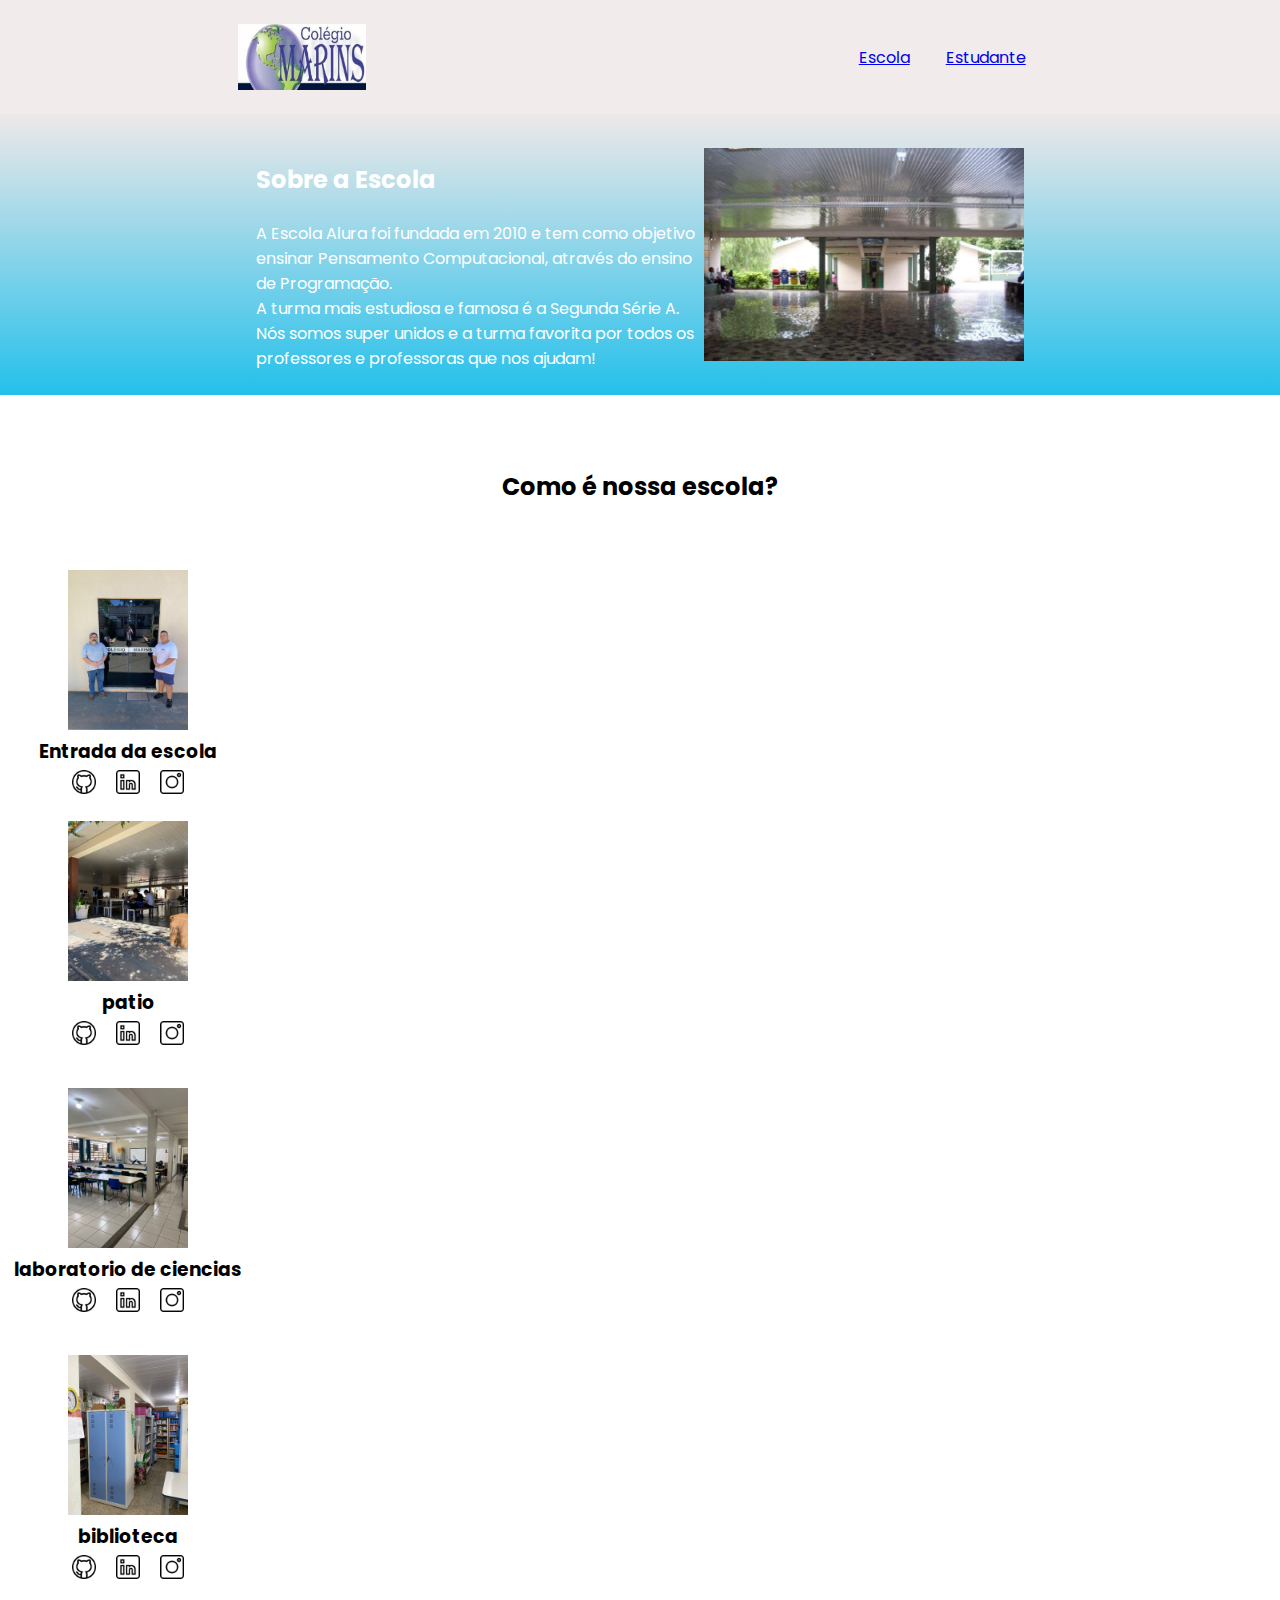
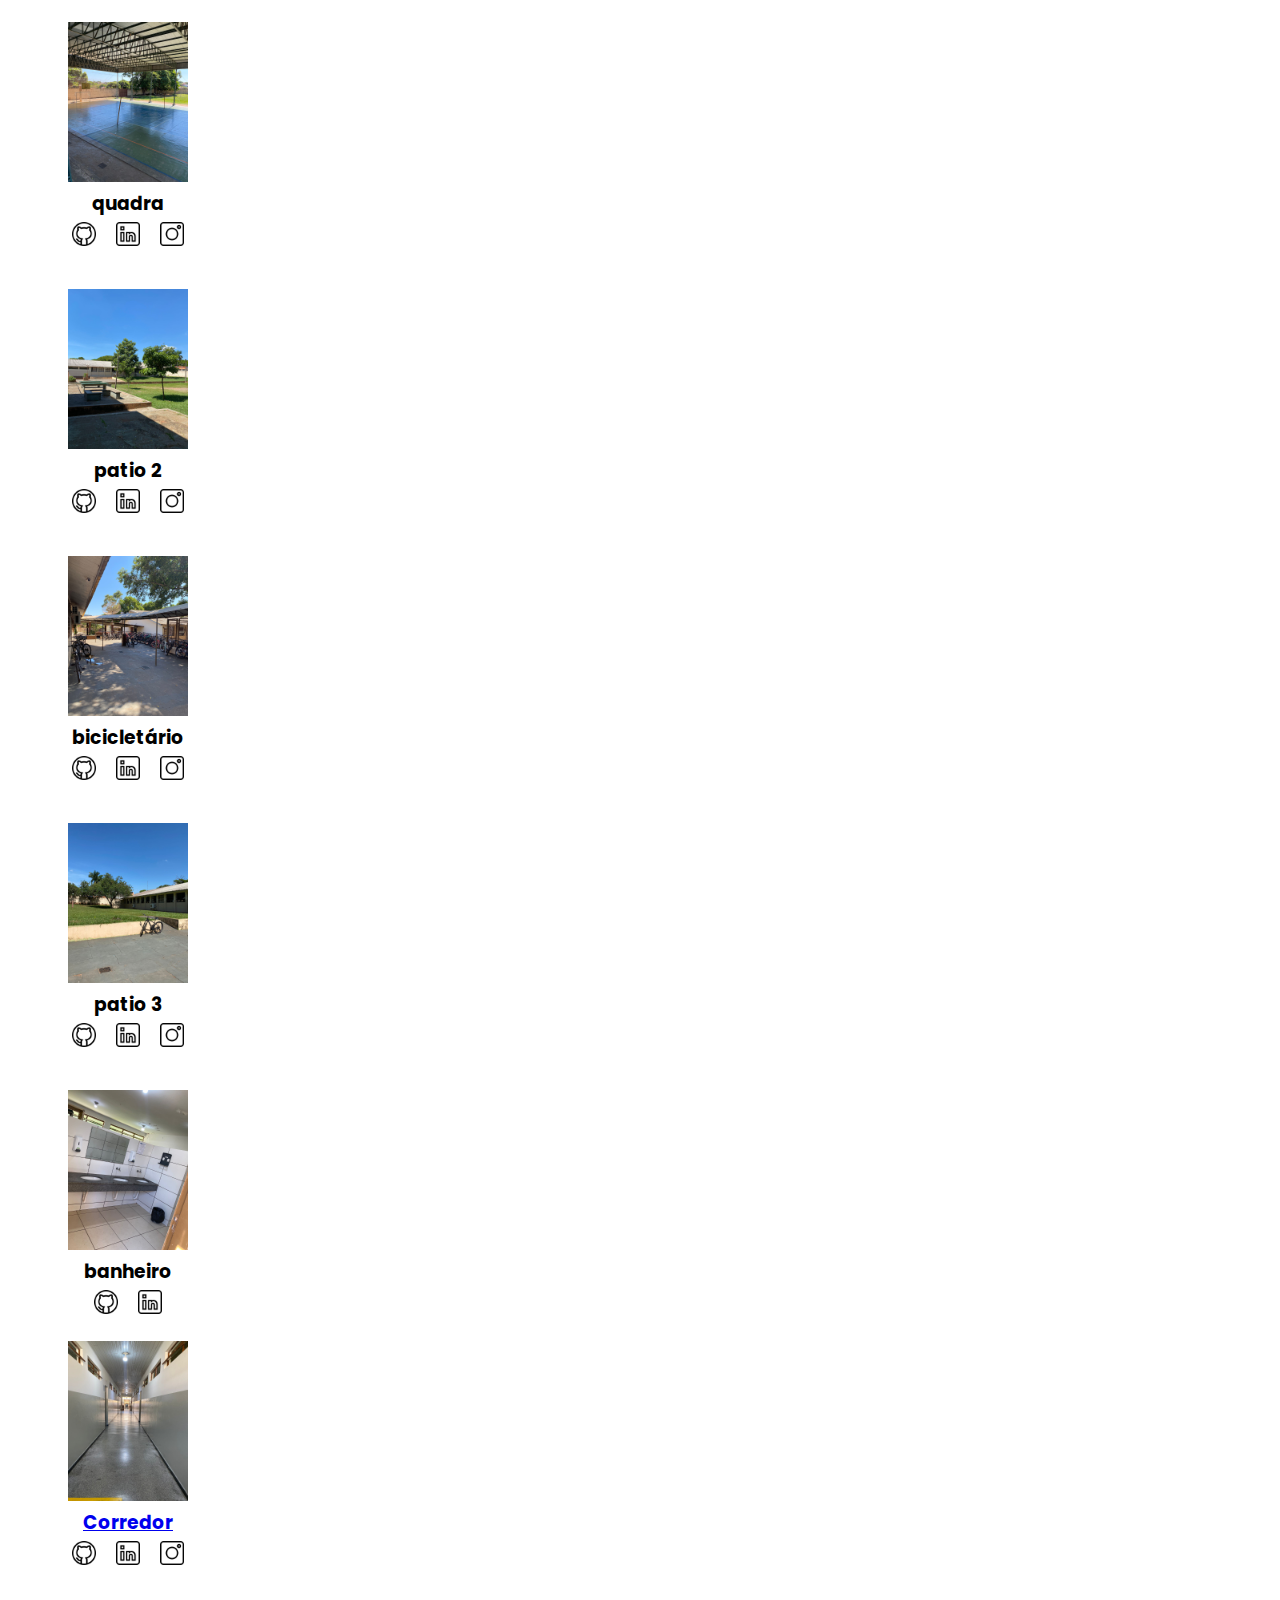
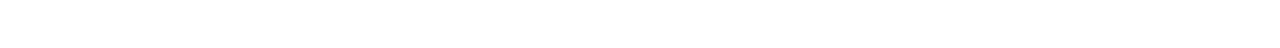
==== commit 3fa07bef: "Update index.html" ====
--- a/index.html
+++ b/index.html
@@ -45,9 +45,65 @@
                         <a href="https://linkedin.com/marcelopaludetto"><img class="estudante-icone" src="linkedin.png" alt="ícone LinkedIn"></a>
                         <a href="https://www.instagram.com/gordin.mtquerido/"><img class="estudante-icone" src="instagram.png" alt="ícone Instagram"></a>
                     </div>
+            <div class="estudante-div">
+                <img class="estudante-imagem" src="Liz.jpeg" alt="foto da lizandra">
+                <h3 class="estudante-nome">patio</h3>
+                <a href="https://github.com/Gordinmtquerido"><img class="estudante-icone" src="github.png" alt="icone github"></a>
+                <a href="https://www.linkedin.com/in/lizandrarlm-duarte/"><img class="estudante-icone" src="linkedin.png" alt="icone linkedin"></a>
+                <a href="https://www.instagram.com/gordin.mtquerido/"><img class="estudante-icone" src="instagram.png" alt="icone instagram"></a>
+            </div>
+            <span></span>
+            <span></span>
+            <div class="estudante-div">
+                <img class="estudante-imagem" src="Joice.jpeg" alt="foto da joice">
+                <h3 class="estudante-nome">laboratorio de ciencias </h3>
+                <a href="https://github.com/Gordinmtquerido"><img class="estudante-icone" src="github.png" alt="icone github"></a>
+                <a href="https://www.linkedin.com/in/joicebarbaresco/"><img class="estudante-icone" src="linkedin.png" alt="icone linkedin"></a>
+                <a href="https://www.instagram.com/gordin.mtquerido/"><img class="estudante-icone" src="instagram.png" alt="icone instagram"></a>
+            </div>
+            <div class="estudante-div">
+                <img class="estudante-imagem" src="Maria.jpeg" alt="foto da maria">
+                <h3 class="estudante-nome">biblioteca</h3>
+                <a href="https://github.com/Gordinmtquerido"><img class="estudante-icone" src="github.png" alt="icone github"></a>
+                <a href="https://www.linkedin.com/in/mariageovanna"><img class="estudante-icone" src="linkedin.png" alt="icone linkedin"></a>
+                <a href="https://www.instagram.com/gordin.mtquerido/"><img class="estudante-icone" src="instagram.png" alt="icone instagram"></a>
+            </div>
+            <div class="estudante-div">
+                <img class="estudante-imagem" src="Olivia.jpeg" alt="foto da olhe">
+                <h3 class="estudante-nome">quadra</h3> 
+                <a href="https://github.com/Gordinmtquerido"><img class="estudante-icone" src="github.png" alt="icone github"></a>
+                <a href="https://www.linkedin.com/in/olhe/"><img class="estudante-icone" src="linkedin.png" alt="icone linkedin"></a>
+                <a href="https://www.instagram.com/gordin.mtquerido/"><img class="estudante-icone" src="instagram.png" alt="icone instagram"></a>
                 </div>
-                
-                <!-- Repetir a estrutura das divs acima para os outros estudantes -->
+            <span></span>
+            <span></span>
+            <div class="estudante-div">
+                <img class="estudante-imagem" src="Rafa.jpeg" alt="foto da rafa">
+                <h3 class="estudante-nome">patio 2</h3>
+                <a href="https://github.com/Gordinmtquerido"><img class="estudante-icone" src="github.png" alt="icone github"></a>
+                <a href="http://linkedin.com/in/rafaela-felix-munhoz-oliveira-02160a10a"><img class="estudante-icone" src="linkedin.png" alt="icone linkedin"></a>
+                <a href="https://www.instagram.com/gordin.mtquerido/"><img class="estudante-icone" src="instagram.png" alt="icone instagram"></a>
+            </div>
+            <div class="estudante-div">
+                <img class="estudante-imagem" src="Thais.jpeg" alt="foto da thais">
+                <h3 class="estudante-nome">bicicletário </h3>
+                <a href="https://github.com/Gordinmtquerido"><img class="estudante-icone" src="github.png" alt="icone github"></a>
+                <a href="https://www.linkedin.com/in/thais-pianucci-benedicto-54a9a416/"><img class="estudante-icone" src="linkedin.png" alt="icone linkedin"></a>
+                <a href="https://www.instagram.com/gordin.mtquerido//"><img class="estudante-icone" src="instagram.png" alt="icone instagram"></a>
+            </div>
+            <div class="estudante-div">
+                <img class="estudante-imagem" src="Thaiss.jpeg" alt="foto da thais">
+                <h3 class="estudante-nome"> patio 3</h3>
+                <a href="https://github.com/Gordinmtquerido"><img class="estudante-icone" src="github.png" alt="icone github"></a>
+                <a href="https://www.linkedin.com/in/thais-pianucci-benedicto-54a9a416/"><img class="estudante-icone" src="linkedin.png" alt="icone linkedin"></a>
+                <a href="https://www.instagram.com/gordin.mtquerido/"><img class="estudante-icone" src="instagram.png" alt="icone instagram"></a>
+        </div>
+        <div class="estudante-div">
+            <img class="estudante-imagem" src="Thaisss.jpeg" alt="foto da thais">
+            <h3 class="estudante-nome"> banheiro</h3>
+            <a href="https://github.com/Gordinmtquerido"><img class="estudante-icone" src="github.png" alt="icone github"></a>
+            <a href="https://www.linkedin.com/in/thais-pianucci-benedicto-54a9a416/"><img class="estudante-icone" src="linkedin.png" alt="icone linkedin"></a>
+            <a href="https://www.instagram.com/gordin.mtquerido/">  
                 
                 <!-- Exemplo para Gabi -->
                 <div class="estudante-div">
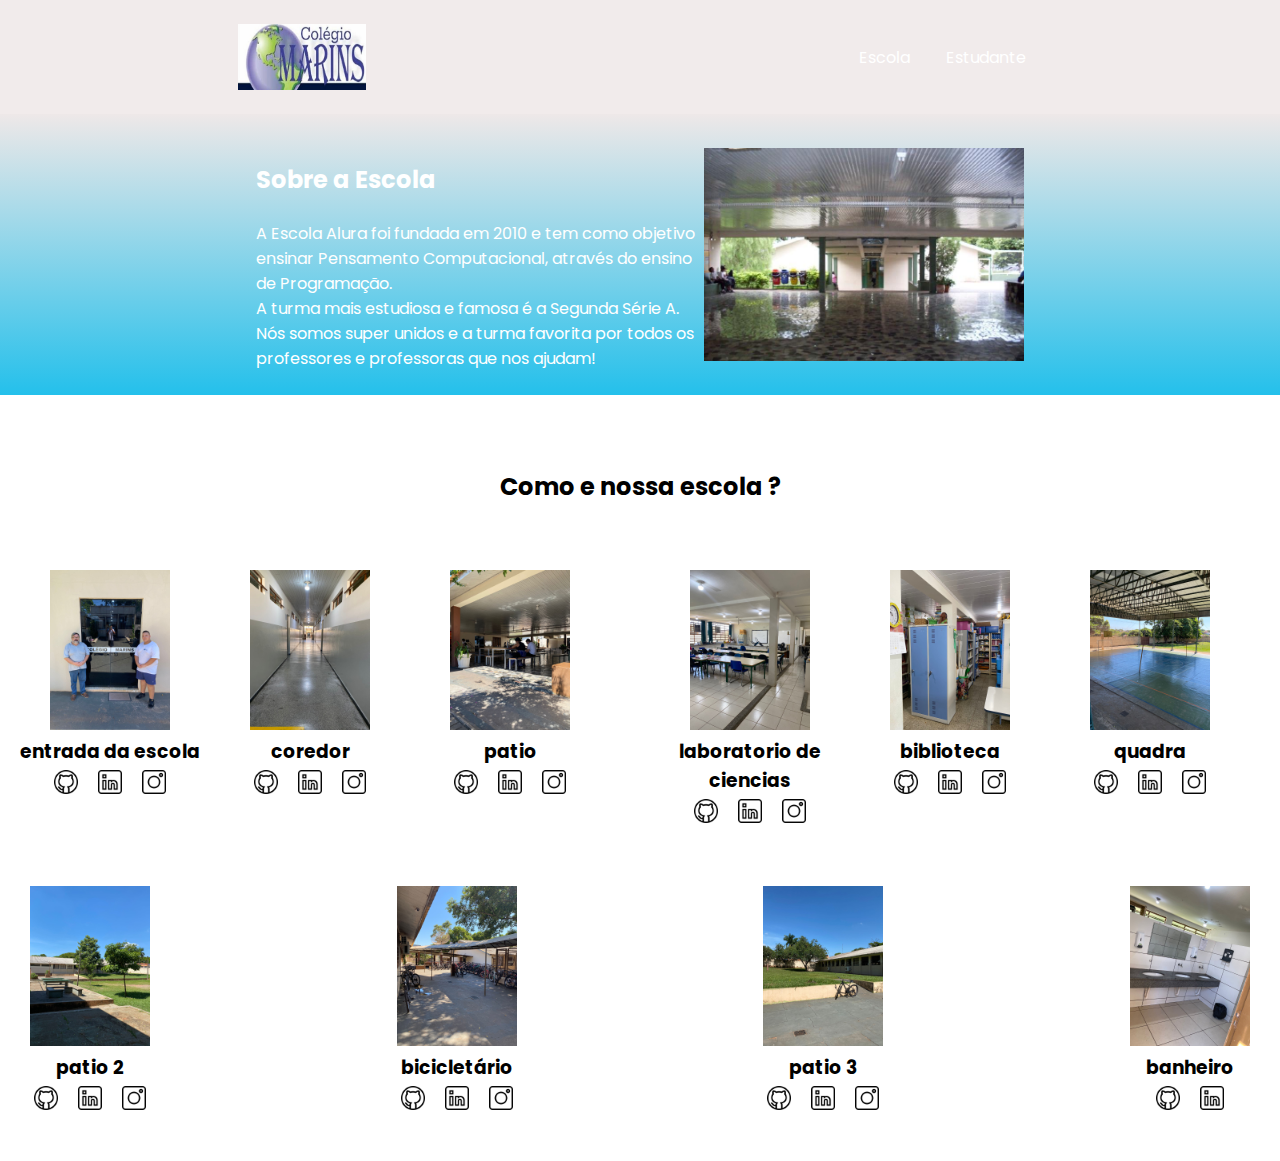
==== commit 100121af: "Update index.html" ====
--- a/index.html
+++ b/index.html
@@ -1,50 +1,52 @@
 <!DOCTYPE html>
 <html lang="pt-br">
-
-<head>
-    <meta charset="UTF-8">
-    <meta http-equiv="X-UA-Compatible" content="IE=edge">
-    <meta name="viewport" content="width=device-width, initial-scale=1.0">
-    <title>Equipe Alura Start</title>
-    <link rel="stylesheet" href="style.css">
-    <link rel="preconnect" href="https://fonts.googleapis.com">
-    <link rel="preconnect" href="https://fonts.gstatic.com" crossorigin>
-    <link href="https://fonts.googleapis.com/css2?family=Poppins&display=swap" rel="stylesheet">
-</head>
-
-<body>
-    <header class="cabecalho">
-        <img class="cabecalho-imagem" src="alurastart logo.png" alt="logo da alura start">
-        <nav>
+    <!DOCTYPE html>
+    <html>
+    
+    <head>
+        <meta charset="UTF-8">
+        <meta http-equiv="X-UA-Compatible" content="IE=edge">
+        <meta name="viewport" content="width=device-width, initial-scale=1.0">
+        <title>Equipe Alura Start</title>
+        <link rel="stylesheet" href="style.css">
+        <link rel="preconnect" href="https://fonts.googleapis.com">
+        <link rel="preconnect" href="https://fonts.gstatic.com" crossorigin>
+        <link href="https://fonts.googleapis.com/css2?family=Poppins&display=swap" rel="stylesheet">
+    </head>
+    <body>
+        <header class="cabecalho">
+            <img class="cabecalho-imagem" src="alurastart logo.png" alt="logo da alura start">
             <ul class="cabecalho-lista">
-                <li class="cabecalho-lista-item"><a href="#">Escola</a></li>
-                <li class="cabecalho-lista-item"><a href="#">Estudante</a></li>
+                <li class="cabecalho-lista-item">Escola</li>
+                <li class="cabecalho-lista-item">Estudante</li>
             </ul>
-        </nav>
-    </header>
-
-    <main>
+        </header>
         <section class="escola">
             <div class="escola-div-conteudo">
                 <h2 class="escola-titulo">Sobre a Escola</h2>
-                <p class="escola-texto-um">A Escola Alura foi fundada em 2010 e tem como objetivo ensinar Pensamento Computacional, através do ensino de Programação.</p>
+                <p class="escola-texto-um">A Escola Alura foi fundada em 2010 e tem como objetivo ensinar Pensamento Computacional, através do ensino de  Programação.</p>
                 <p class="escola-texto-dois">A turma mais estudiosa e famosa é a Segunda Série A. Nós somos super unidos e a turma favorita por todos os professores e professoras que nos ajudam!</p>
             </div>
             <img class="escola-imagem" src="Formula-bro.png" alt="imagem que representa uma professora em sala de aula">
         </section>
-
         <section class="estudante">
-            <h2 class="estudante-titulo">Como é nossa escola?</h2>
+            <h2 class="estudante-titulo">Como e nossa escola ?</h2>
             <div class="estudante-todos">
-                <!-- Repetição de estudante-div -->
-                <div class="estudante-div">
-                    <img class="estudante-imagem" src="Marcelo.jpeg" alt="foto do Marcelo">
-                    <h3 class="estudante-nome">Entrada da escola</h3>
-                    <div class="social-links">
-                        <a href="https://github.com/Gordinmtquerido"><img class="estudante-icone" src="github.png" alt="ícone GitHub"></a>
-                        <a href="https://linkedin.com/marcelopaludetto"><img class="estudante-icone" src="linkedin.png" alt="ícone LinkedIn"></a>
-                        <a href="https://www.instagram.com/gordin.mtquerido/"><img class="estudante-icone" src="instagram.png" alt="ícone Instagram"></a>
-                    </div>
+            <span></span>
+            <div class="estudante-div">
+                <img class="estudante-imagem" src="Marcelo.jpeg" alt="foto do marcelo">
+                <h3 class="estudante-nome">entrada da escola</h3>
+                <a href="https://github.com/Gordinmtquerido"><img class="estudante-icone" src="github.png" alt="icone github"></a>
+                <a href="https://linkedin.com/marcelopaludetto"><img class="estudante-icone" src="linkedin.png" alt="icone linkedin"></a>
+                <a href="https://www.instagram.com/gordin.mtquerido/"><img class="estudante-icone" src="instagram.png" alt="icone instagram"></a>
+            </div>
+            <div class="estudante-div">
+                <img class="estudante-imagem" src="Gabi.jpeg" alt="foto da gabi">
+                <h3 class="estudante-nome">coredor </h3>
+                <a href="https://github.com/Gordinmtquerido"><img class="estudante-icone" src="github.png" alt="icone github"></a>
+                <a href="https://www.linkedin.com/in/gabriela-marcomini-de-lima/"><img class="estudante-icone" src="linkedin.png" alt="icone linkedin"></a>
+                <a href="https://www.instagram.com/gordin.mtquerido/"><img class="estudante-icone" src="instagram.png" alt="icone instagram"></a>
+            </div>
             <div class="estudante-div">
                 <img class="estudante-imagem" src="Liz.jpeg" alt="foto da lizandra">
                 <h3 class="estudante-nome">patio</h3>
@@ -104,24 +106,3 @@
             <a href="https://github.com/Gordinmtquerido"><img class="estudante-icone" src="github.png" alt="icone github"></a>
             <a href="https://www.linkedin.com/in/thais-pianucci-benedicto-54a9a416/"><img class="estudante-icone" src="linkedin.png" alt="icone linkedin"></a>
             <a href="https://www.instagram.com/gordin.mtquerido/">  
-                
-                <!-- Exemplo para Gabi -->
-                <div class="estudante-div">
-                    <img class="estudante-imagem" src="Gabi.jpeg" alt="foto da Gabi">
-                    <h3 class="estudante-nome">Corredor</h3>
-                    <div class="social-links">
-                        <a href="https://github.com/Gordinmtquerido"><img class="estudante-icone" src="github.png" alt="ícone GitHub"></a>
-                        <a href="https://www.linkedin.com/in/gabriela-marcomini-de-lima/"><img class="estudante-icone" src="linkedin.png" alt="ícone LinkedIn"></a>
-                        <a href="https://www.instagram.com/gordin.mtquerido/"><img class="estudante-icone" src="instagram.png" alt="ícone Instagram"></a>
-                    </div>
-                </div>
-            </div>
-        </section>
-    </main>
-
-    <footer>
-        <!-- Adicionar informações do rodapé, se necessário -->
-    </footer>
-</body>
-
-</html>
--- a/style.css
+++ b/style.css
@@ -1,10 +1,12 @@
-*{
+* {
     margin: 0;
     padding: 0;
 }
+
 body {
     font-family: 'Poppins', sans-serif;
 }
+
 .cabecalho {
     background-color: #f1ebeb;
     color: white;
@@ -14,72 +16,77 @@
     padding: 24px 0;
 }
 
-.cabecalho-imagem{
+.cabecalho-imagem {
     width: 10%;
 }
 
-.cabecalho-lista-item{
+.cabecalho-lista-item {
     display: inline-block;
     margin: 0 16px;
     font-size: 16px;
 }
 
-.escola-imagem{
+.escola-imagem {
     width: 25%;
 }
 
-.escola{
-    background-image: linear-gradient(#eee8e8,#24c0eb);
-    color:white;
+.escola {
+    background-image: linear-gradient(#eee8e8, #24c0eb);
+    color: white;
     display: flex;
     justify-content: center;
     align-items: center;
     padding: 24px 0;
 }
 
-.escola-div-conteudo{
+.escola-div-conteudo {
     width: 35%;
 }
 
-
-.escola-titulo{
+.escola-titulo {
     padding: 24px 0;
 }
 
-.estudante{
+.estudante {
     padding: 24px 0;
 }
-.estudante-imagem{
+
+.estudante-imagem {
     width: 120px;
 }
 
-.estudante-icone{
+.estudante-icone {
     width: 24px;
     padding: 4px 8px;
 }
 
-.estudante-div{
+.estudante-div {
     text-align: center;
     padding: 16px 0;
 }
 
-.estudante-titulo{
+.estudante-titulo {
     text-align: center;
     padding: 50px 0;
 }
 
-.estudante-todos{
-    display: grid;
-    grid-template-columns: 20% 20% 20% 20% 20%;
+.estudante-todos {
+    display: flex;
+    flex-wrap: wrap; /* Permite que os estudantes que não cabem em uma linha passem para a próxima */
+    justify-content: space-between; /* Espaçamento entre os itens */
+    gap: 20px; /* Adiciona espaçamento entre as divs */
 }
 
-.rodape{
+.estudante-div {
+    width: 180px; /* Define uma largura fixa para cada div de estudante */
+}
+
+.rodape {
     background-color: black;
     text-align: center;
 }
 
-.rodape-imagem{
+.rodape-imagem {
     height: 60px;
     padding: 12px 0;
-   
-}+}
